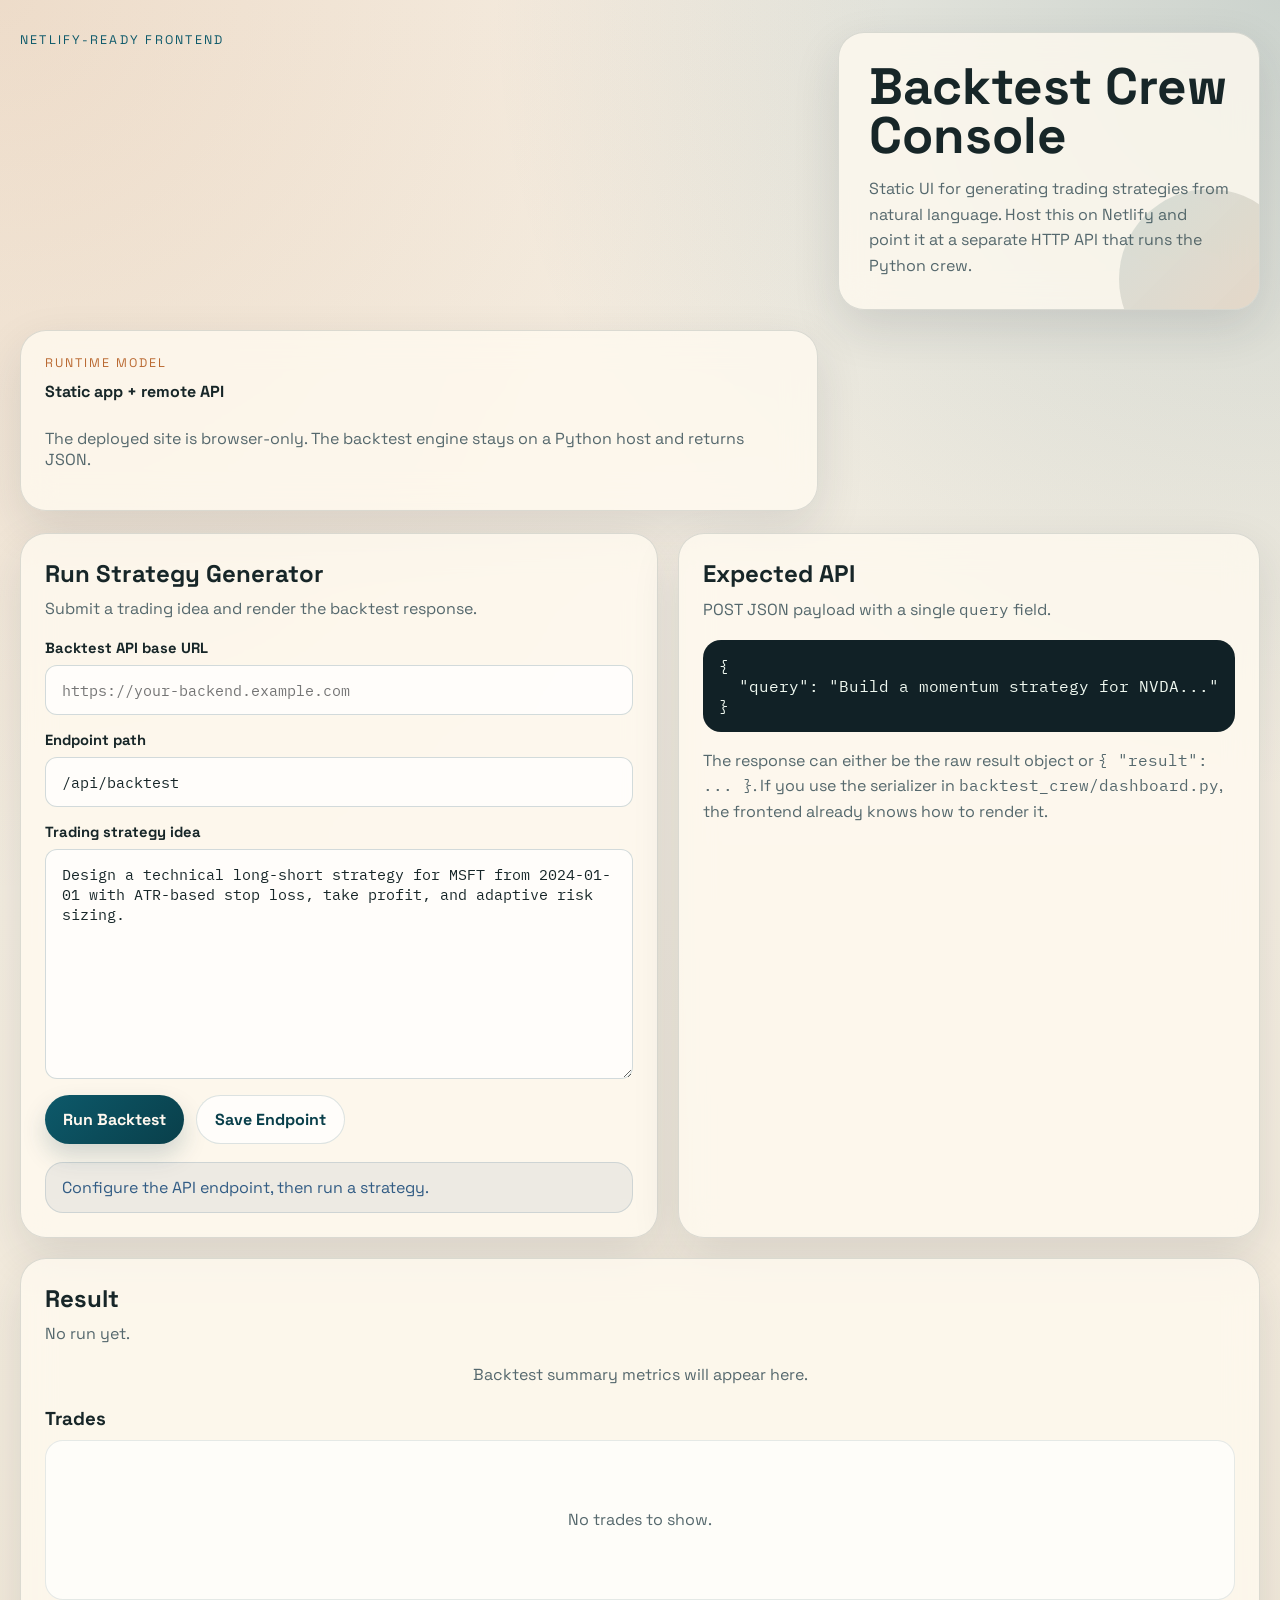
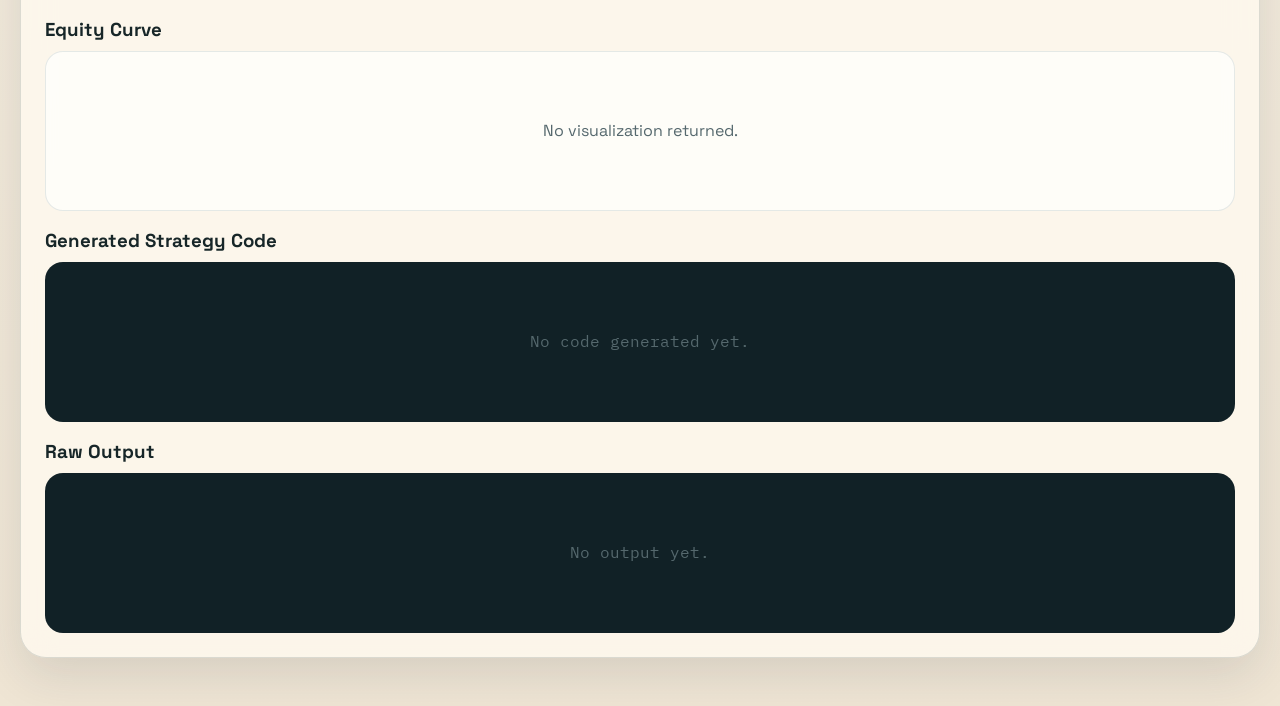
==== backtest_crew/netlify_dashboard/index.html @ fae89ad2 "upds for netlify deployment" ====
<!DOCTYPE html>
<html lang="en">
  <head>
    <meta charset="UTF-8" />
    <meta name="viewport" content="width=device-width, initial-scale=1.0" />
    <title>Backtest Crew</title>
    <link rel="preconnect" href="https://fonts.googleapis.com" />
    <link rel="preconnect" href="https://fonts.gstatic.com" crossorigin />
    <link
      href="https://fonts.googleapis.com/css2?family=Space+Grotesk:wght@400;500;700&family=IBM+Plex+Mono:wght@400;500&display=swap"
      rel="stylesheet"
    />
    <link rel="stylesheet" href="./assets/styles.css" />
  </head>
  <body>
    <div class="page-shell">
      <header class="hero">
        <p class="eyebrow">Netlify-ready frontend</p>
        <div class="hero-copy">
          <h1>Backtest Crew Console</h1>
          <p>
            Static UI for generating trading strategies from natural language.
            Host this on Netlify and point it at a separate HTTP API that runs
            the Python crew.
          </p>
        </div>
        <div class="hero-card">
          <span class="hero-card-label">Runtime model</span>
          <strong>Static app + remote API</strong>
          <p>
            The deployed site is browser-only. The backtest engine stays on a
            Python host and returns JSON.
          </p>
        </div>
      </header>

      <main class="layout">
        <section class="panel panel-form">
          <div class="panel-header">
            <h2>Run Strategy Generator</h2>
            <p>Submit a trading idea and render the backtest response.</p>
          </div>

          <label class="field">
            <span>Backtest API base URL</span>
            <input
              id="apiBaseUrl"
              type="url"
              placeholder="https://your-backend.example.com"
              spellcheck="false"
            />
          </label>

          <label class="field">
            <span>Endpoint path</span>
            <input
              id="apiPath"
              type="text"
              placeholder="/api/backtest"
              value="/api/backtest"
              spellcheck="false"
            />
          </label>

          <label class="field">
            <span>Trading strategy idea</span>
            <textarea
              id="query"
              rows="10"
              placeholder="Build a long-short technical strategy for MSFT from 2024-01-01 with ATR-based stops and adaptive risk sizing."
            ></textarea>
          </label>

          <div class="actions">
            <button id="runButton" class="primary-button">Run Backtest</button>
            <button id="saveConfigButton" class="secondary-button" type="button">
              Save Endpoint
            </button>
          </div>

          <div id="statusBanner" class="status-banner info">
            Configure the API endpoint, then run a strategy.
          </div>
        </section>

        <aside class="panel panel-side">
          <div class="panel-header">
            <h2>Expected API</h2>
            <p>POST JSON payload with a single <code>query</code> field.</p>
          </div>
          <pre class="api-contract"><code>{
  "query": "Build a momentum strategy for NVDA..."
}</code></pre>
          <p class="panel-note">
            The response can either be the raw result object or
            <code>{ "result": ... }</code>. If you use the serializer in
            <code>backtest_crew/dashboard.py</code>, the frontend already knows
            how to render it.
          </p>
        </aside>

        <section class="panel panel-results">
          <div class="panel-header">
            <h2>Result</h2>
            <p id="resultMeta">No run yet.</p>
          </div>

          <div id="summaryCards" class="summary-grid empty-state">
            Backtest summary metrics will appear here.
          </div>

          <div class="result-block">
            <h3>Trades</h3>
            <div id="tradesTable" class="table-shell empty-state">
              No trades to show.
            </div>
          </div>

          <div class="result-block">
            <h3>Equity Curve</h3>
            <div id="figureContainer" class="figure-shell empty-state">
              No visualization returned.
            </div>
          </div>

          <div class="result-block">
            <h3>Generated Strategy Code</h3>
            <pre id="codeBlock" class="code-shell empty-state"><code>No code generated yet.</code></pre>
          </div>

          <div class="result-block">
            <h3>Raw Output</h3>
            <pre id="outputBlock" class="code-shell empty-state"><code>No output yet.</code></pre>
          </div>
        </section>
      </main>
    </div>

    <script src="./config.js"></script>
    <script src="./assets/app.js"></script>
  </body>
</html>
---- backtest_crew/netlify_dashboard/assets/styles.css ----
:root {
  --bg: #f4efe4;
  --bg-accent: radial-gradient(circle at top left, rgba(194, 120, 64, 0.18), transparent 34%),
    radial-gradient(circle at top right, rgba(9, 71, 86, 0.18), transparent 30%),
    linear-gradient(180deg, #f7f2e8 0%, #efe5d4 100%);
  --panel: rgba(255, 250, 240, 0.78);
  --panel-border: rgba(15, 45, 52, 0.14);
  --ink: #172628;
  --muted: #55686d;
  --accent: #0d596a;
  --accent-strong: #093f4a;
  --accent-warm: #ba6a33;
  --success: #1f7a4d;
  --error: #a33d2b;
  --info: #325c84;
  --shadow: 0 18px 48px rgba(30, 41, 59, 0.12);
  --radius-lg: 26px;
  --radius-md: 18px;
  --radius-sm: 12px;
}

* {
  box-sizing: border-box;
}

body {
  margin: 0;
  min-height: 100vh;
  font-family: "Space Grotesk", sans-serif;
  color: var(--ink);
  background: var(--bg-accent);
}

code,
pre,
input,
textarea {
  font-family: "IBM Plex Mono", monospace;
}

.page-shell {
  width: min(1240px, calc(100vw - 32px));
  margin: 0 auto;
  padding: 32px 0 48px;
}

.hero {
  display: grid;
  grid-template-columns: 1.7fr 0.9fr;
  gap: 20px;
  align-items: stretch;
  margin-bottom: 22px;
}

.hero-copy,
.hero-card,
.panel {
  backdrop-filter: blur(16px);
  background: var(--panel);
  border: 1px solid var(--panel-border);
  border-radius: var(--radius-lg);
  box-shadow: var(--shadow);
}

.hero-copy {
  padding: 30px;
  position: relative;
  overflow: hidden;
}

.hero-copy::after {
  content: "";
  position: absolute;
  right: -40px;
  bottom: -60px;
  width: 180px;
  height: 180px;
  border-radius: 999px;
  background: linear-gradient(135deg, rgba(13, 89, 106, 0.14), rgba(186, 106, 51, 0.22));
}

.eyebrow {
  margin: 0 0 10px;
  text-transform: uppercase;
  letter-spacing: 0.18em;
  font-size: 0.78rem;
  color: var(--accent);
}

.hero h1,
.panel h2,
.result-block h3 {
  margin: 0;
}

.hero h1 {
  font-size: clamp(2.2rem, 4vw, 4.5rem);
  line-height: 0.95;
  max-width: 12ch;
}

.hero-copy p,
.hero-card p,
.panel-header p,
.panel-note,
.status-banner {
  color: var(--muted);
}

.hero-copy p {
  max-width: 62ch;
  margin: 16px 0 0;
  line-height: 1.6;
}

.hero-card {
  padding: 24px;
  display: flex;
  flex-direction: column;
  justify-content: center;
  gap: 10px;
}

.hero-card-label {
  font-size: 0.78rem;
  text-transform: uppercase;
  letter-spacing: 0.16em;
  color: var(--accent-warm);
}

.layout {
  display: grid;
  grid-template-columns: 1.05fr 0.7fr;
  gap: 20px;
}

.panel {
  padding: 24px;
}

.panel-results {
  grid-column: 1 / -1;
}

.panel-header {
  margin-bottom: 18px;
}

.panel-header p {
  margin: 8px 0 0;
  line-height: 1.5;
}

.field {
  display: grid;
  gap: 8px;
  margin-bottom: 16px;
}

.field span {
  font-size: 0.92rem;
  font-weight: 700;
}

input,
textarea {
  width: 100%;
  border: 1px solid rgba(9, 63, 74, 0.18);
  background: rgba(255, 255, 255, 0.72);
  color: var(--ink);
  border-radius: var(--radius-sm);
  padding: 14px 16px;
  font-size: 0.95rem;
  transition: border-color 120ms ease, transform 120ms ease, background 120ms ease;
}

input:focus,
textarea:focus {
  outline: none;
  border-color: rgba(13, 89, 106, 0.52);
  background: rgba(255, 255, 255, 0.94);
  transform: translateY(-1px);
}

textarea {
  resize: vertical;
  min-height: 220px;
}

.actions {
  display: flex;
  gap: 12px;
  flex-wrap: wrap;
}

button {
  border: none;
  border-radius: 999px;
  padding: 13px 18px;
  font: inherit;
  font-weight: 700;
  cursor: pointer;
  transition: transform 120ms ease, opacity 120ms ease, box-shadow 120ms ease;
}

button:hover {
  transform: translateY(-1px);
}

button:disabled {
  cursor: wait;
  opacity: 0.72;
}

.primary-button {
  background: linear-gradient(135deg, var(--accent), var(--accent-strong));
  color: #fff8ef;
  box-shadow: 0 12px 24px rgba(9, 63, 74, 0.18);
}

.secondary-button {
  background: rgba(255, 255, 255, 0.72);
  color: var(--accent-strong);
  border: 1px solid rgba(9, 63, 74, 0.14);
}

.status-banner,
.api-contract,
.summary-card,
.table-shell,
.figure-shell,
.code-shell {
  border-radius: var(--radius-md);
}

.status-banner {
  margin-top: 18px;
  padding: 14px 16px;
  border: 1px solid transparent;
  background: rgba(50, 92, 132, 0.08);
}

.status-banner.info {
  color: var(--info);
  border-color: rgba(50, 92, 132, 0.16);
}

.status-banner.success {
  color: var(--success);
  border-color: rgba(31, 122, 77, 0.18);
  background: rgba(31, 122, 77, 0.08);
}

.status-banner.error {
  color: var(--error);
  border-color: rgba(163, 61, 43, 0.18);
  background: rgba(163, 61, 43, 0.08);
}

.api-contract,
.code-shell {
  margin: 0;
  padding: 16px;
  overflow: auto;
  background: #112126;
  color: #eff8f0;
}

.panel-note {
  margin-bottom: 0;
  line-height: 1.6;
}

.summary-grid {
  display: grid;
  grid-template-columns: repeat(auto-fit, minmax(160px, 1fr));
  gap: 14px;
  margin-bottom: 22px;
}

.summary-card {
  min-height: 118px;
  padding: 16px;
  background: linear-gradient(180deg, rgba(255, 255, 255, 0.92), rgba(244, 239, 228, 0.88));
  border: 1px solid rgba(9, 63, 74, 0.1);
}

.summary-card-label {
  display: block;
  margin-bottom: 10px;
  font-size: 0.8rem;
  letter-spacing: 0.06em;
  text-transform: uppercase;
  color: var(--muted);
}

.summary-card-value {
  display: block;
  font-size: 1.35rem;
  font-weight: 700;
  line-height: 1.2;
}

.result-block + .result-block {
  margin-top: 18px;
}

.result-block h3 {
  margin-bottom: 10px;
}

.table-shell,
.figure-shell {
  min-height: 160px;
  overflow: auto;
  background: rgba(255, 255, 255, 0.66);
  border: 1px solid rgba(9, 63, 74, 0.1);
  padding: 12px;
}

.table-shell table {
  width: 100%;
  border-collapse: collapse;
  font-size: 0.92rem;
}

.table-shell th,
.table-shell td {
  padding: 10px 12px;
  text-align: left;
  border-bottom: 1px solid rgba(9, 63, 74, 0.08);
  white-space: nowrap;
}

.table-shell th {
  position: sticky;
  top: 0;
  background: #f2e8d9;
}

.figure-shell iframe {
  width: 100%;
  min-height: 620px;
  border: none;
  border-radius: 10px;
  background: white;
}

.code-shell {
  min-height: 160px;
  line-height: 1.6;
}

.empty-state {
  display: grid;
  place-items: center;
  color: var(--muted);
}

@media (max-width: 1024px) {
  .hero,
  .layout {
    grid-template-columns: 1fr;
  }
}

@media (max-width: 640px) {
  .page-shell {
    width: min(100vw - 20px, 1240px);
    padding-top: 18px;
  }

  .hero-copy,
  .hero-card,
  .panel {
    border-radius: 20px;
  }

  .panel {
    padding: 18px;
  }

  .actions {
    flex-direction: column;
  }

  button {
    width: 100%;
  }
}
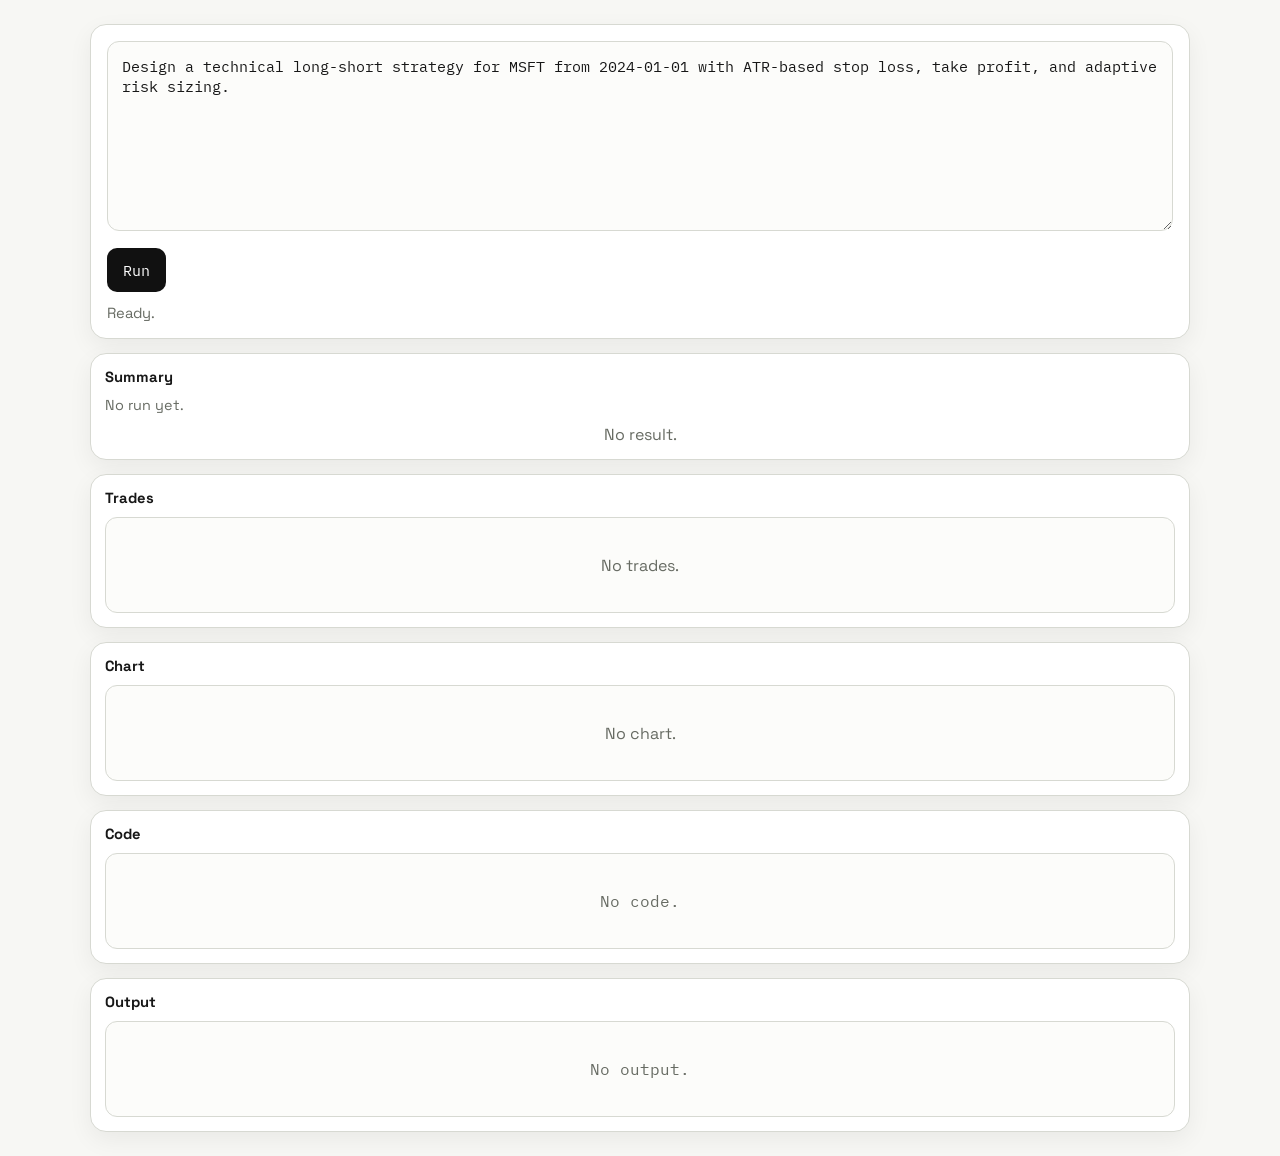
==== commit cdeb8cb3: "upds for netlify deployment" ====
--- a/backtest_crew/netlify_dashboard/index.html
+++ b/backtest_crew/netlify_dashboard/index.html
@@ -13,128 +13,45 @@
     <link rel="stylesheet" href="./assets/styles.css" />
   </head>
   <body>
-    <div class="page-shell">
-      <header class="hero">
-        <p class="eyebrow">Netlify-ready frontend</p>
-        <div class="hero-copy">
-          <h1>Backtest Crew Console</h1>
-          <p>
-            Static UI for generating trading strategies from natural language.
-            Host this on Netlify and point it at a separate HTTP API that runs
-            the Python crew.
-          </p>
+    <main class="app-shell">
+      <section class="input-panel">
+        <textarea
+          id="query"
+          rows="8"
+          placeholder="Enter your trading strategy idea..."
+        ></textarea>
+        <button id="runButton" type="button">Run</button>
+        <div id="statusBanner" class="status-banner">Ready.</div>
+      </section>
+
+      <section class="output-grid">
+        <div class="output-box">
+          <div class="output-title">Summary</div>
+          <div id="resultMeta" class="meta-text">No run yet.</div>
+          <div id="summaryCards" class="summary-grid empty-state">No result.</div>
         </div>
-        <div class="hero-card">
-          <span class="hero-card-label">Runtime model</span>
-          <strong>Static app + remote API</strong>
-          <p>
-            The deployed site is browser-only. The backtest engine stays on a
-            Python host and returns JSON.
-          </p>
+
+        <div class="output-box">
+          <div class="output-title">Trades</div>
+          <div id="tradesTable" class="table-shell empty-state">No trades.</div>
         </div>
-      </header>
 
-      <main class="layout">
-        <section class="panel panel-form">
-          <div class="panel-header">
-            <h2>Run Strategy Generator</h2>
-            <p>Submit a trading idea and render the backtest response.</p>
-          </div>
+        <div class="output-box">
+          <div class="output-title">Chart</div>
+          <div id="figureContainer" class="figure-shell empty-state">No chart.</div>
+        </div>
 
-          <label class="field">
-            <span>Backtest API base URL</span>
-            <input
-              id="apiBaseUrl"
-              type="url"
-              placeholder="https://your-backend.example.com"
-              spellcheck="false"
-            />
-          </label>
+        <div class="output-box">
+          <div class="output-title">Code</div>
+          <pre id="codeBlock" class="code-shell empty-state"><code>No code.</code></pre>
+        </div>
 
-          <label class="field">
-            <span>Endpoint path</span>
-            <input
-              id="apiPath"
-              type="text"
-              placeholder="/api/backtest"
-              value="/api/backtest"
-              spellcheck="false"
-            />
-          </label>
-
-          <label class="field">
-            <span>Trading strategy idea</span>
-            <textarea
-              id="query"
-              rows="10"
-              placeholder="Build a long-short technical strategy for MSFT from 2024-01-01 with ATR-based stops and adaptive risk sizing."
-            ></textarea>
-          </label>
-
-          <div class="actions">
-            <button id="runButton" class="primary-button">Run Backtest</button>
-            <button id="saveConfigButton" class="secondary-button" type="button">
-              Save Endpoint
-            </button>
-          </div>
-
-          <div id="statusBanner" class="status-banner info">
-            Configure the API endpoint, then run a strategy.
-          </div>
-        </section>
-
-        <aside class="panel panel-side">
-          <div class="panel-header">
-            <h2>Expected API</h2>
-            <p>POST JSON payload with a single <code>query</code> field.</p>
-          </div>
-          <pre class="api-contract"><code>{
-  "query": "Build a momentum strategy for NVDA..."
-}</code></pre>
-          <p class="panel-note">
-            The response can either be the raw result object or
-            <code>{ "result": ... }</code>. If you use the serializer in
-            <code>backtest_crew/dashboard.py</code>, the frontend already knows
-            how to render it.
-          </p>
-        </aside>
-
-        <section class="panel panel-results">
-          <div class="panel-header">
-            <h2>Result</h2>
-            <p id="resultMeta">No run yet.</p>
-          </div>
-
-          <div id="summaryCards" class="summary-grid empty-state">
-            Backtest summary metrics will appear here.
-          </div>
-
-          <div class="result-block">
-            <h3>Trades</h3>
-            <div id="tradesTable" class="table-shell empty-state">
-              No trades to show.
-            </div>
-          </div>
-
-          <div class="result-block">
-            <h3>Equity Curve</h3>
-            <div id="figureContainer" class="figure-shell empty-state">
-              No visualization returned.
-            </div>
-          </div>
-
-          <div class="result-block">
-            <h3>Generated Strategy Code</h3>
-            <pre id="codeBlock" class="code-shell empty-state"><code>No code generated yet.</code></pre>
-          </div>
-
-          <div class="result-block">
-            <h3>Raw Output</h3>
-            <pre id="outputBlock" class="code-shell empty-state"><code>No output yet.</code></pre>
-          </div>
-        </section>
-      </main>
-    </div>
+        <div class="output-box">
+          <div class="output-title">Output</div>
+          <pre id="outputBlock" class="code-shell empty-state"><code>No output.</code></pre>
+        </div>
+      </section>
+    </main>
 
     <script src="./config.js"></script>
     <script src="./assets/app.js"></script>
--- a/backtest_crew/netlify_dashboard/assets/styles.css
+++ b/backtest_crew/netlify_dashboard/assets/styles.css
@@ -1,22 +1,13 @@
 :root {
-  --bg: #f4efe4;
-  --bg-accent: radial-gradient(circle at top left, rgba(194, 120, 64, 0.18), transparent 34%),
-    radial-gradient(circle at top right, rgba(9, 71, 86, 0.18), transparent 30%),
-    linear-gradient(180deg, #f7f2e8 0%, #efe5d4 100%);
-  --panel: rgba(255, 250, 240, 0.78);
-  --panel-border: rgba(15, 45, 52, 0.14);
-  --ink: #172628;
-  --muted: #55686d;
-  --accent: #0d596a;
-  --accent-strong: #093f4a;
-  --accent-warm: #ba6a33;
+  --bg: #f7f7f4;
+  --panel: #ffffff;
+  --border: #d7d9d2;
+  --ink: #171717;
+  --muted: #676b63;
+  --accent: #111111;
   --success: #1f7a4d;
   --error: #a33d2b;
-  --info: #325c84;
-  --shadow: 0 18px 48px rgba(30, 41, 59, 0.12);
-  --radius-lg: 26px;
-  --radius-md: 18px;
-  --radius-sm: 12px;
+  --shadow: 0 8px 24px rgba(0, 0, 0, 0.06);
 }
 
 * {
@@ -26,329 +17,176 @@
 body {
   margin: 0;
   min-height: 100vh;
+  background: var(--bg);
+  color: var(--ink);
   font-family: "Space Grotesk", sans-serif;
-  color: var(--ink);
-  background: var(--bg-accent);
 }
 
+textarea,
+pre,
 code,
-pre,
-input,
-textarea {
+button {
   font-family: "IBM Plex Mono", monospace;
 }
 
-.page-shell {
-  width: min(1240px, calc(100vw - 32px));
-  margin: 0 auto;
-  padding: 32px 0 48px;
+.app-shell {
+  width: min(1100px, calc(100vw - 24px));
+  margin: 24px auto;
 }
 
-.hero {
-  display: grid;
-  grid-template-columns: 1.7fr 0.9fr;
-  gap: 20px;
-  align-items: stretch;
-  margin-bottom: 22px;
-}
-
-.hero-copy,
-.hero-card,
-.panel {
-  backdrop-filter: blur(16px);
+.input-panel,
+.output-box {
   background: var(--panel);
-  border: 1px solid var(--panel-border);
-  border-radius: var(--radius-lg);
+  border: 1px solid var(--border);
+  border-radius: 16px;
   box-shadow: var(--shadow);
 }
 
-.hero-copy {
-  padding: 30px;
-  position: relative;
-  overflow: hidden;
+.input-panel {
+  padding: 16px;
 }
 
-.hero-copy::after {
-  content: "";
-  position: absolute;
-  right: -40px;
-  bottom: -60px;
-  width: 180px;
-  height: 180px;
-  border-radius: 999px;
-  background: linear-gradient(135deg, rgba(13, 89, 106, 0.14), rgba(186, 106, 51, 0.22));
+textarea {
+  width: 100%;
+  min-height: 180px;
+  resize: vertical;
+  border: 1px solid var(--border);
+  border-radius: 12px;
+  padding: 14px;
+  background: #fcfcfa;
+  color: var(--ink);
+  font-size: 0.95rem;
 }
 
-.eyebrow {
-  margin: 0 0 10px;
-  text-transform: uppercase;
-  letter-spacing: 0.18em;
-  font-size: 0.78rem;
-  color: var(--accent);
+textarea:focus {
+  outline: none;
+  border-color: #999d93;
 }
 
-.hero h1,
-.panel h2,
-.result-block h3 {
-  margin: 0;
+button {
+  margin-top: 12px;
+  border: none;
+  border-radius: 10px;
+  padding: 12px 16px;
+  background: var(--accent);
+  color: #ffffff;
+  font-size: 0.95rem;
+  cursor: pointer;
 }
 
-.hero h1 {
-  font-size: clamp(2.2rem, 4vw, 4.5rem);
-  line-height: 0.95;
-  max-width: 12ch;
+button:disabled {
+  opacity: 0.7;
+  cursor: wait;
 }
 
-.hero-copy p,
-.hero-card p,
-.panel-header p,
-.panel-note,
 .status-banner {
+  margin-top: 12px;
   color: var(--muted);
+  font-size: 0.92rem;
 }
 
-.hero-copy p {
-  max-width: 62ch;
-  margin: 16px 0 0;
-  line-height: 1.6;
+.status-banner.success {
+  color: var(--success);
 }
 
-.hero-card {
-  padding: 24px;
-  display: flex;
-  flex-direction: column;
-  justify-content: center;
-  gap: 10px;
+.status-banner.error {
+  color: var(--error);
 }
 
-.hero-card-label {
-  font-size: 0.78rem;
-  text-transform: uppercase;
-  letter-spacing: 0.16em;
-  color: var(--accent-warm);
+.output-grid {
+  display: grid;
+  grid-template-columns: 1fr;
+  gap: 14px;
+  margin-top: 14px;
 }
 
-.layout {
-  display: grid;
-  grid-template-columns: 1.05fr 0.7fr;
-  gap: 20px;
+.output-box {
+  padding: 14px;
 }
 
-.panel {
-  padding: 24px;
-}
-
-.panel-results {
-  grid-column: 1 / -1;
-}
-
-.panel-header {
-  margin-bottom: 18px;
-}
-
-.panel-header p {
-  margin: 8px 0 0;
-  line-height: 1.5;
-}
-
-.field {
-  display: grid;
-  gap: 8px;
-  margin-bottom: 16px;
-}
-
-.field span {
+.output-title {
+  margin-bottom: 10px;
   font-size: 0.92rem;
   font-weight: 700;
 }
 
-input,
-textarea {
-  width: 100%;
-  border: 1px solid rgba(9, 63, 74, 0.18);
-  background: rgba(255, 255, 255, 0.72);
-  color: var(--ink);
-  border-radius: var(--radius-sm);
-  padding: 14px 16px;
-  font-size: 0.95rem;
-  transition: border-color 120ms ease, transform 120ms ease, background 120ms ease;
-}
-
-input:focus,
-textarea:focus {
-  outline: none;
-  border-color: rgba(13, 89, 106, 0.52);
-  background: rgba(255, 255, 255, 0.94);
-  transform: translateY(-1px);
-}
-
-textarea {
-  resize: vertical;
-  min-height: 220px;
-}
-
-.actions {
-  display: flex;
-  gap: 12px;
-  flex-wrap: wrap;
-}
-
-button {
-  border: none;
-  border-radius: 999px;
-  padding: 13px 18px;
-  font: inherit;
-  font-weight: 700;
-  cursor: pointer;
-  transition: transform 120ms ease, opacity 120ms ease, box-shadow 120ms ease;
-}
-
-button:hover {
-  transform: translateY(-1px);
-}
-
-button:disabled {
-  cursor: wait;
-  opacity: 0.72;
-}
-
-.primary-button {
-  background: linear-gradient(135deg, var(--accent), var(--accent-strong));
-  color: #fff8ef;
-  box-shadow: 0 12px 24px rgba(9, 63, 74, 0.18);
-}
-
-.secondary-button {
-  background: rgba(255, 255, 255, 0.72);
-  color: var(--accent-strong);
-  border: 1px solid rgba(9, 63, 74, 0.14);
-}
-
-.status-banner,
-.api-contract,
-.summary-card,
-.table-shell,
-.figure-shell,
-.code-shell {
-  border-radius: var(--radius-md);
-}
-
-.status-banner {
-  margin-top: 18px;
-  padding: 14px 16px;
-  border: 1px solid transparent;
-  background: rgba(50, 92, 132, 0.08);
-}
-
-.status-banner.info {
-  color: var(--info);
-  border-color: rgba(50, 92, 132, 0.16);
-}
-
-.status-banner.success {
-  color: var(--success);
-  border-color: rgba(31, 122, 77, 0.18);
-  background: rgba(31, 122, 77, 0.08);
-}
-
-.status-banner.error {
-  color: var(--error);
-  border-color: rgba(163, 61, 43, 0.18);
-  background: rgba(163, 61, 43, 0.08);
-}
-
-.api-contract,
-.code-shell {
-  margin: 0;
-  padding: 16px;
-  overflow: auto;
-  background: #112126;
-  color: #eff8f0;
-}
-
-.panel-note {
-  margin-bottom: 0;
-  line-height: 1.6;
+.meta-text {
+  margin-bottom: 10px;
+  color: var(--muted);
+  font-size: 0.9rem;
 }
 
 .summary-grid {
   display: grid;
-  grid-template-columns: repeat(auto-fit, minmax(160px, 1fr));
-  gap: 14px;
-  margin-bottom: 22px;
+  grid-template-columns: repeat(auto-fit, minmax(150px, 1fr));
+  gap: 10px;
 }
 
 .summary-card {
-  min-height: 118px;
-  padding: 16px;
-  background: linear-gradient(180deg, rgba(255, 255, 255, 0.92), rgba(244, 239, 228, 0.88));
-  border: 1px solid rgba(9, 63, 74, 0.1);
+  border: 1px solid var(--border);
+  border-radius: 12px;
+  padding: 12px;
+  background: #fcfcfa;
 }
 
 .summary-card-label {
   display: block;
-  margin-bottom: 10px;
-  font-size: 0.8rem;
-  letter-spacing: 0.06em;
+  margin-bottom: 6px;
+  color: var(--muted);
+  font-size: 0.78rem;
   text-transform: uppercase;
-  color: var(--muted);
 }
 
 .summary-card-value {
   display: block;
-  font-size: 1.35rem;
+  font-size: 1.05rem;
   font-weight: 700;
-  line-height: 1.2;
-}
-
-.result-block + .result-block {
-  margin-top: 18px;
-}
-
-.result-block h3 {
-  margin-bottom: 10px;
 }
 
 .table-shell,
-.figure-shell {
-  min-height: 160px;
+.figure-shell,
+.code-shell {
+  min-height: 96px;
+  border: 1px solid var(--border);
+  border-radius: 12px;
+  background: #fcfcfa;
   overflow: auto;
-  background: rgba(255, 255, 255, 0.66);
-  border: 1px solid rgba(9, 63, 74, 0.1);
-  padding: 12px;
+}
+
+.table-shell {
+  padding: 10px;
 }
 
 .table-shell table {
   width: 100%;
   border-collapse: collapse;
-  font-size: 0.92rem;
+  font-size: 0.9rem;
 }
 
 .table-shell th,
 .table-shell td {
-  padding: 10px 12px;
+  padding: 8px 10px;
   text-align: left;
-  border-bottom: 1px solid rgba(9, 63, 74, 0.08);
+  border-bottom: 1px solid #eceee8;
   white-space: nowrap;
 }
 
 .table-shell th {
+  background: #f2f4ee;
   position: sticky;
   top: 0;
-  background: #f2e8d9;
 }
 
 .figure-shell iframe {
   width: 100%;
-  min-height: 620px;
+  min-height: 520px;
   border: none;
-  border-radius: 10px;
-  background: white;
 }
 
 .code-shell {
-  min-height: 160px;
-  line-height: 1.6;
+  margin: 0;
+  padding: 12px;
+  line-height: 1.5;
 }
 
 .empty-state {
@@ -356,35 +194,3 @@
   place-items: center;
   color: var(--muted);
 }
-
-@media (max-width: 1024px) {
-  .hero,
-  .layout {
-    grid-template-columns: 1fr;
-  }
-}
-
-@media (max-width: 640px) {
-  .page-shell {
-    width: min(100vw - 20px, 1240px);
-    padding-top: 18px;
-  }
-
-  .hero-copy,
-  .hero-card,
-  .panel {
-    border-radius: 20px;
-  }
-
-  .panel {
-    padding: 18px;
-  }
-
-  .actions {
-    flex-direction: column;
-  }
-
-  button {
-    width: 100%;
-  }
-}
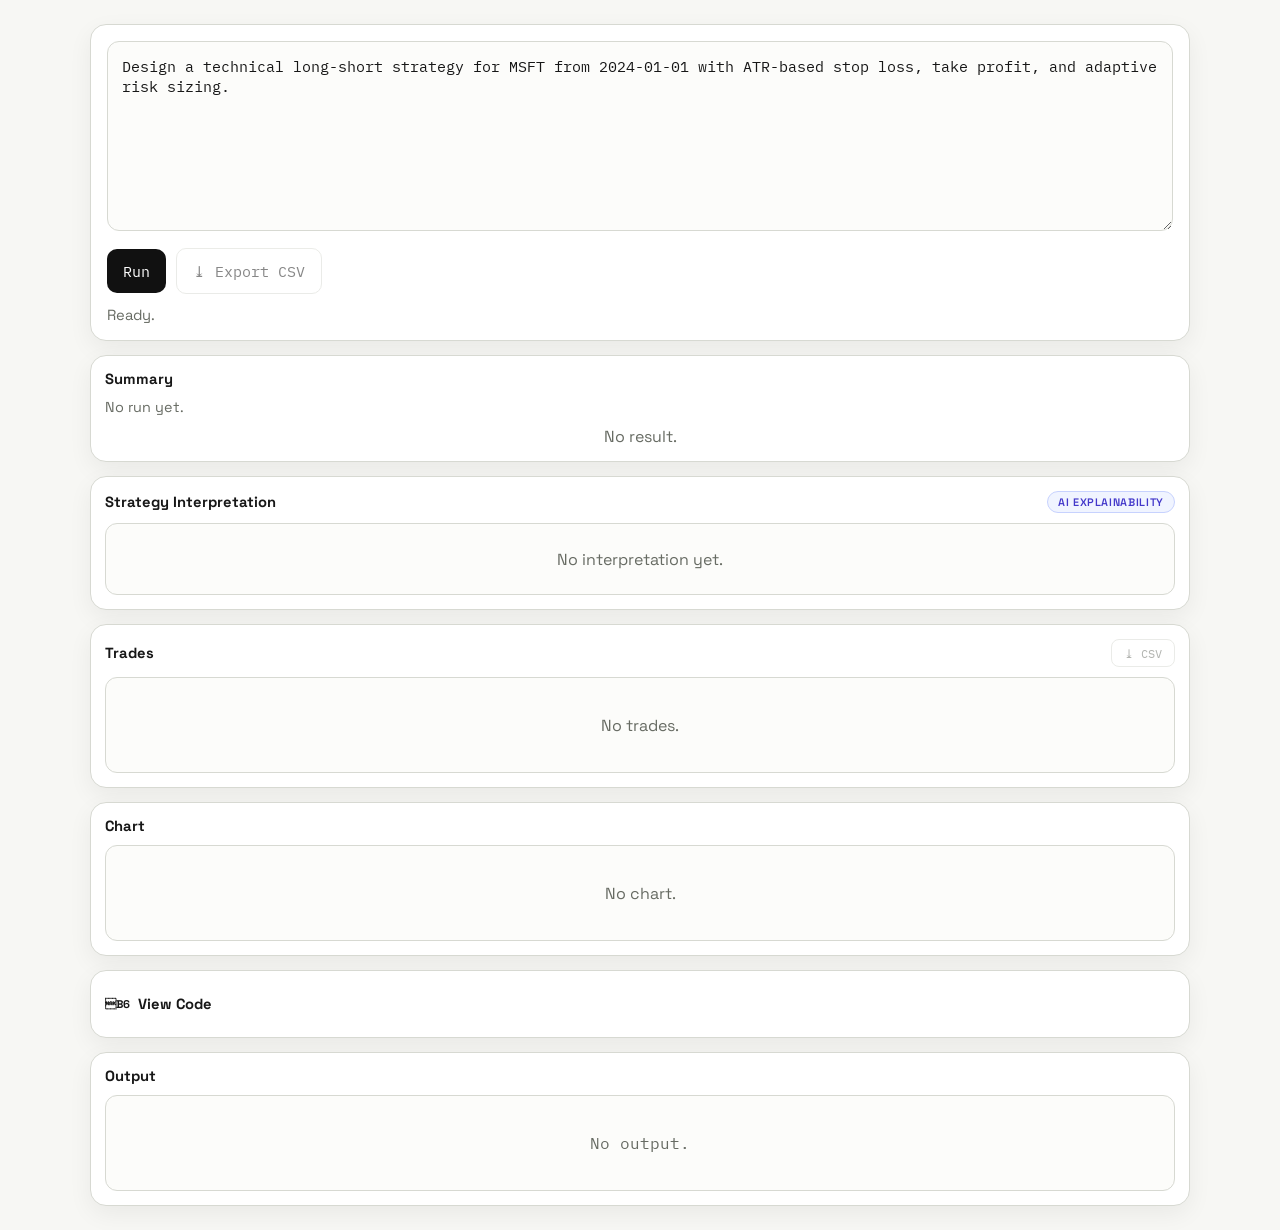
==== commit e5fead73: "user feedback upds" ====
--- a/backtest_crew/netlify_dashboard/index.html
+++ b/backtest_crew/netlify_dashboard/index.html
@@ -4,6 +4,7 @@
     <meta charset="UTF-8" />
     <meta name="viewport" content="width=device-width, initial-scale=1.0" />
     <title>Backtest Crew</title>
+    <meta name="description" content="AI-powered backtesting strategy generator. Describe a trading strategy in plain English and get executable backtest code with results." />
     <link rel="preconnect" href="https://fonts.googleapis.com" />
     <link rel="preconnect" href="https://fonts.gstatic.com" crossorigin />
     <link
@@ -20,7 +21,10 @@
           rows="8"
           placeholder="Enter your trading strategy idea..."
         ></textarea>
-        <button id="runButton" type="button">Run</button>
+        <div class="input-actions">
+          <button id="runButton" type="button">Run</button>
+          <button id="exportCsvButton" type="button" class="btn-secondary" disabled>&#x2913; Export CSV</button>
+        </div>
         <div id="statusBanner" class="status-banner">Ready.</div>
       </section>
 
@@ -32,7 +36,18 @@
         </div>
 
         <div class="output-box">
-          <div class="output-title">Trades</div>
+          <div class="output-title-row">
+            <div class="output-title">Strategy Interpretation</div>
+            <span class="panel-badge">AI Explainability</span>
+          </div>
+          <div id="strategyInterpretation" class="interpretation-panel empty-state">No interpretation yet.</div>
+        </div>
+
+        <div class="output-box">
+          <div class="output-title-row">
+            <div class="output-title">Trades</div>
+            <button id="exportTradesCsvButton" type="button" class="btn-small" disabled>&#x2913; CSV</button>
+          </div>
           <div id="tradesTable" class="table-shell empty-state">No trades.</div>
         </div>
 
@@ -42,8 +57,10 @@
         </div>
 
         <div class="output-box">
-          <div class="output-title">Code</div>
-          <pre id="codeBlock" class="code-shell empty-state"><code>No code.</code></pre>
+          <details id="codeDetails" class="code-details">
+            <summary class="code-summary">View Code</summary>
+            <pre id="codeBlock" class="code-shell empty-state"><code>No code.</code></pre>
+          </details>
         </div>
 
         <div class="output-box">
--- a/backtest_crew/netlify_dashboard/assets/styles.css
+++ b/backtest_crew/netlify_dashboard/assets/styles.css
@@ -8,6 +8,9 @@
   --success: #1f7a4d;
   --error: #a33d2b;
   --shadow: 0 8px 24px rgba(0, 0, 0, 0.06);
+  --interpret-bg: #f0f4ff;
+  --interpret-border: #c7d2fe;
+  --interpret-label: #4338ca;
 }
 
 * {
@@ -44,6 +47,12 @@
 
 .input-panel {
   padding: 16px;
+}
+
+.input-actions {
+  display: flex;
+  gap: 10px;
+  align-items: center;
 }
 
 textarea {
@@ -72,11 +81,47 @@
   color: #ffffff;
   font-size: 0.95rem;
   cursor: pointer;
+  transition: opacity 0.15s ease, transform 0.1s ease;
+}
+
+button:hover:not(:disabled) {
+  opacity: 0.88;
+  transform: translateY(-1px);
+}
+
+button:active:not(:disabled) {
+  transform: translateY(0);
 }
 
 button:disabled {
-  opacity: 0.7;
-  cursor: wait;
+  opacity: 0.5;
+  cursor: not-allowed;
+}
+
+.btn-secondary {
+  background: transparent;
+  color: var(--accent);
+  border: 1.5px solid var(--border);
+}
+
+.btn-secondary:hover:not(:disabled) {
+  border-color: var(--accent);
+  background: rgba(17, 17, 17, 0.04);
+}
+
+.btn-small {
+  margin-top: 0;
+  padding: 5px 12px;
+  font-size: 0.78rem;
+  background: transparent;
+  color: var(--muted);
+  border: 1px solid var(--border);
+  border-radius: 8px;
+}
+
+.btn-small:hover:not(:disabled) {
+  color: var(--accent);
+  border-color: var(--accent);
 }
 
 .status-banner {
@@ -110,6 +155,29 @@
   font-weight: 700;
 }
 
+.output-title-row {
+  display: flex;
+  align-items: center;
+  justify-content: space-between;
+  margin-bottom: 10px;
+}
+
+.output-title-row .output-title {
+  margin-bottom: 0;
+}
+
+.panel-badge {
+  font-size: 0.68rem;
+  font-weight: 600;
+  text-transform: uppercase;
+  letter-spacing: 0.06em;
+  padding: 3px 10px;
+  border-radius: 999px;
+  background: var(--interpret-bg);
+  color: var(--interpret-label);
+  border: 1px solid var(--interpret-border);
+}
+
 .meta-text {
   margin-bottom: 10px;
   color: var(--muted);
@@ -118,29 +186,126 @@
 
 .summary-grid {
   display: grid;
-  grid-template-columns: repeat(auto-fit, minmax(150px, 1fr));
-  gap: 10px;
-}
-
-.summary-card {
+  grid-template-columns: repeat(auto-fit, minmax(280px, 1fr));
+  gap: 8px;
+}
+
+.summary-row {
+  display: grid;
+  grid-template-columns: minmax(120px, 180px) minmax(0, 1fr);
+  gap: 12px;
+  align-items: start;
   border: 1px solid var(--border);
   border-radius: 12px;
   padding: 12px;
   background: #fcfcfa;
 }
 
-.summary-card-label {
-  display: block;
+.summary-label {
+  color: var(--muted);
+  font-size: 0.8rem;
+  text-transform: uppercase;
+  line-height: 1.35;
+}
+
+.summary-value {
+  min-width: 0;
+  font-family: "IBM Plex Mono", monospace;
+  font-size: 0.92rem;
+  font-weight: 600;
+  line-height: 1.45;
+  overflow-wrap: anywhere;
+  word-break: break-word;
+}
+
+/* --- Strategy Interpretation Panel --- */
+.interpretation-panel {
+  border: 1px solid var(--interpret-border);
+  border-radius: 12px;
+  background: var(--interpret-bg);
+  padding: 16px;
+  min-height: 72px;
+}
+
+.interpretation-panel.empty-state {
+  display: grid;
+  place-items: center;
+  color: var(--muted);
+  background: #fcfcfa;
+  border-color: var(--border);
+}
+
+.interp-grid {
+  display: grid;
+  grid-template-columns: repeat(auto-fit, minmax(260px, 1fr));
+  gap: 10px;
+}
+
+.interp-card {
+  background: rgba(255,255,255,0.7);
+  border: 1px solid rgba(199,210,254,0.6);
+  border-radius: 10px;
+  padding: 12px;
+}
+
+.interp-card-label {
+  font-size: 0.72rem;
+  font-weight: 600;
+  text-transform: uppercase;
+  letter-spacing: 0.04em;
+  color: var(--interpret-label);
   margin-bottom: 6px;
-  color: var(--muted);
-  font-size: 0.78rem;
-  text-transform: uppercase;
-}
-
-.summary-card-value {
-  display: block;
-  font-size: 1.05rem;
+}
+
+.interp-card-value {
+  font-size: 0.88rem;
+  line-height: 1.5;
+  color: var(--ink);
+  white-space: pre-wrap;
+  word-break: break-word;
+}
+
+/* --- Collapsible Code Block --- */
+.code-details {
+  border-radius: 12px;
+}
+
+.code-summary {
+  cursor: pointer;
+  font-size: 0.92rem;
   font-weight: 700;
+  padding: 10px 0;
+  list-style: none;
+  display: flex;
+  align-items: center;
+  gap: 8px;
+  user-select: none;
+  color: var(--ink);
+}
+
+.code-summary::-webkit-details-marker {
+  display: none;
+}
+
+.code-summary::before {
+  content: "B6";
+  font-size: 0.7rem;
+  transition: transform 0.2s ease;
+  display: inline-block;
+}
+
+.code-details[open] > .code-summary::before {
+  transform: rotate(90deg);
+}
+
+.code-details .code-shell {
+  margin-top: 8px;
+  animation: fadeSlideIn 0.25s ease;
+}
+
+@keyframes fadeSlideIn {
+  from { opacity: 0; transform: translateY(-6px); }
+  to { opacity: 1; transform: translateY(0); }
 }
 
 .table-shell,
@@ -194,3 +359,14 @@
   place-items: center;
   color: var(--muted);
 }
+
+@media (max-width: 700px) {
+  .summary-row {
+    grid-template-columns: 1fr;
+    gap: 6px;
+  }
+  .input-actions {
+    flex-direction: column;
+    align-items: stretch;
+  }
+}
